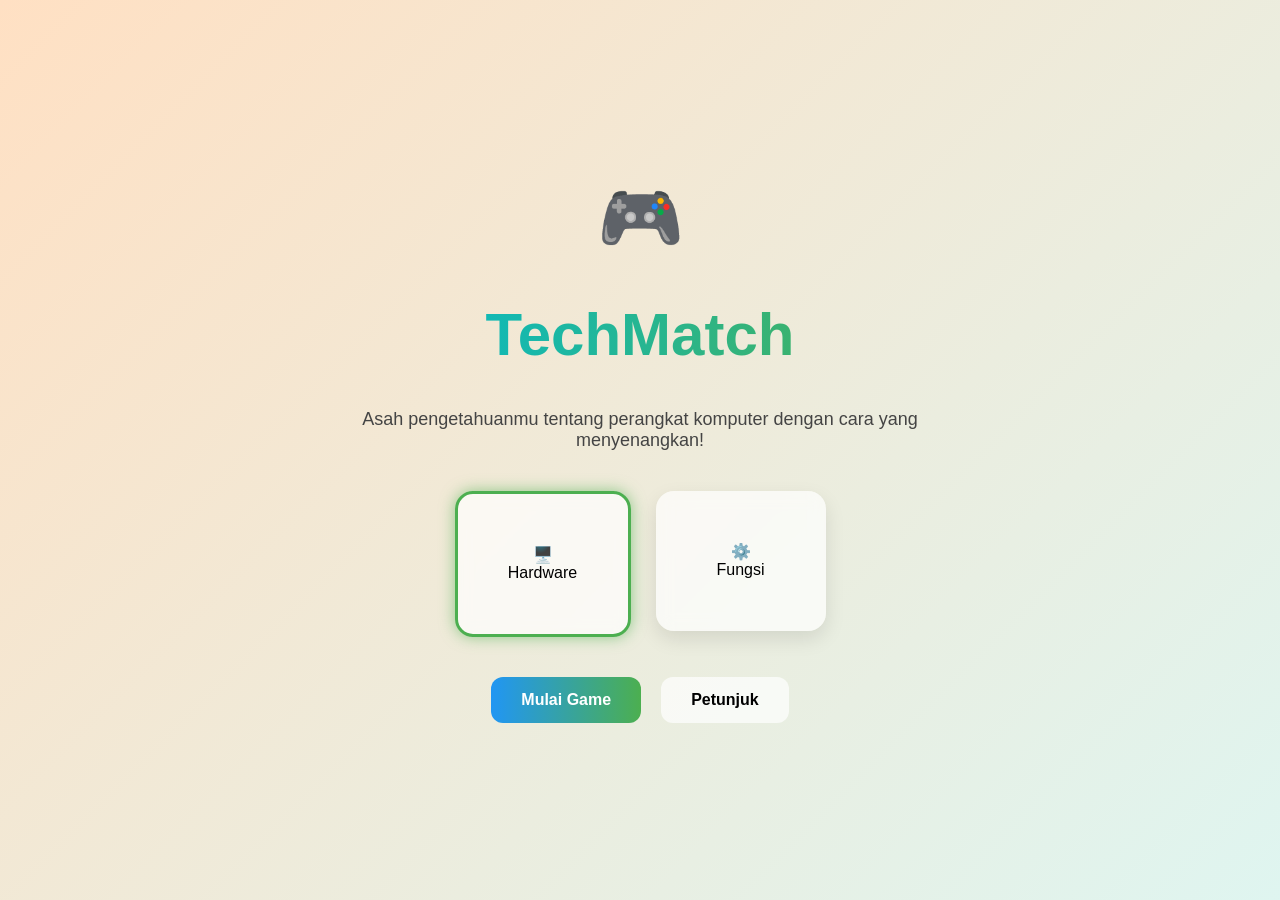
==== index.html @ 51f21b28 "Add files via upload" ====
<!DOCTYPE html>
<html lang="id">
<head>
  <meta charset="UTF-8">
  <title>TechMatch</title>
  <link rel="stylesheet" href="style.css">
</head>
<body>

<div class="container">

  <!-- Logo -->
  <div class="logo">🎮</div>

  <!-- Judul -->
  <h1 class="title">TechMatch</h1>
  <p class="subtitle">
    Asah pengetahuanmu tentang perangkat komputer dengan cara yang menyenangkan!
  </p>

  <!-- Pilihan Game -->
  <div class="menu">
    <div class="card active" data-game="hardware">
      🖥️
      <span>Hardware</span>
    </div>

    <div class="card" data-game="fungsi">
      ⚙️
      <span>Fungsi</span>
    </div>
  </div>

  <!-- Tombol -->
  <div class="buttons">
    <button class="btn primary">Mulai Game</button>
    <button class="btn secondary">Petunjuk</button>
  </div>

</div>

<script src="script.js"></script>
</body>
</html>
---- style.css ----
body {
  margin: 0;
  font-family: 'Segoe UI', sans-serif;

  /* GRADIENT GERAK (HALUS) */
  background: linear-gradient(-45deg, #e6f0ff, #fff5e6, #d4fcff, #ffe0c3);
  background-size: 400% 400%;
  animation: gradientMove 12s ease infinite;

  display: flex;
  justify-content: center;
  align-items: center;
  height: 100vh;
}

/* ANIMASI */
@keyframes gradientMove {
  0% { background-position: 0% 50%; }
  50% { background-position: 100% 50%; }
  100% { background-position: 0% 50%; }
}

/* Container */
.container {
  text-align: center;
  max-width: 600px;
}

/* Logo */
.logo {
  font-size: 70px;
  margin-bottom: 10px;
}

/* Title */
.title {
  font-size: 60px;
  font-weight: bold;
  background: linear-gradient(to right, #00bcd4, #4caf50);
  background-clip: text;
  -webkit-background-clip: text;
  color: transparent;
}

/* Subtitle */
.subtitle {
  color: #444;
  font-size: 18px;
  margin-bottom: 40px;
}

/* Menu */
.menu {
  display: flex;
  justify-content: center;
  gap: 25px;
  margin-bottom: 40px;
}

/* Card */
.card {
  width: 170px;
  height: 140px;
  background: rgba(255,255,255,0.7);
  backdrop-filter: blur(8px);
  border-radius: 18px;
  cursor: pointer;

  display: flex;
  flex-direction: column;
  justify-content: center;
  align-items: center;

  transition: all 0.3s ease;
  box-shadow: 0 8px 20px rgba(0,0,0,0.1);
}

/* Hover */
.card:hover {
  transform: translateY(-8px) scale(1.05);
}

/* Active Card */
.card.active {
  border: 3px solid #4caf50;
  box-shadow: 0 0 15px rgba(76, 175, 80, 0.6);
}

/* Buttons */
.buttons {
  display: flex;
  justify-content: center;
  gap: 20px;
}

/* Button */
.btn {
  padding: 14px 30px;
  border-radius: 12px;
  border: none;
  cursor: pointer;
  font-weight: bold;
  font-size: 16px;
  transition: 0.3s;
}

/* Primary */
.primary {
  background: linear-gradient(to right, #2196f3, #4caf50);
  color: white;
}

.primary:hover {
  transform: scale(1.05);
}

/* Secondary */
.secondary {
  background: rgba(255,255,255,0.7);
}

.secondary:hover {
  background: #ddd;
}

/* Modal */
.modal {
  position: fixed;
  top: 0;
  left: 0;
  width: 100%;
  height: 100%;
  background: rgba(0,0,0,0.5);
  display: flex;
  justify-content: center;
  align-items: center;
}

/* Modal Content */
.modal-content {
  background: white;
  padding: 25px;
  border-radius: 15px;
  text-align: center;
  width: 320px;
  animation: fadeIn 0.3s ease;
}

/* Animasi modal */
@keyframes fadeIn {
  from { opacity: 0; transform: scale(0.8); }
  to { opacity: 1; transform: scale(1); }
}
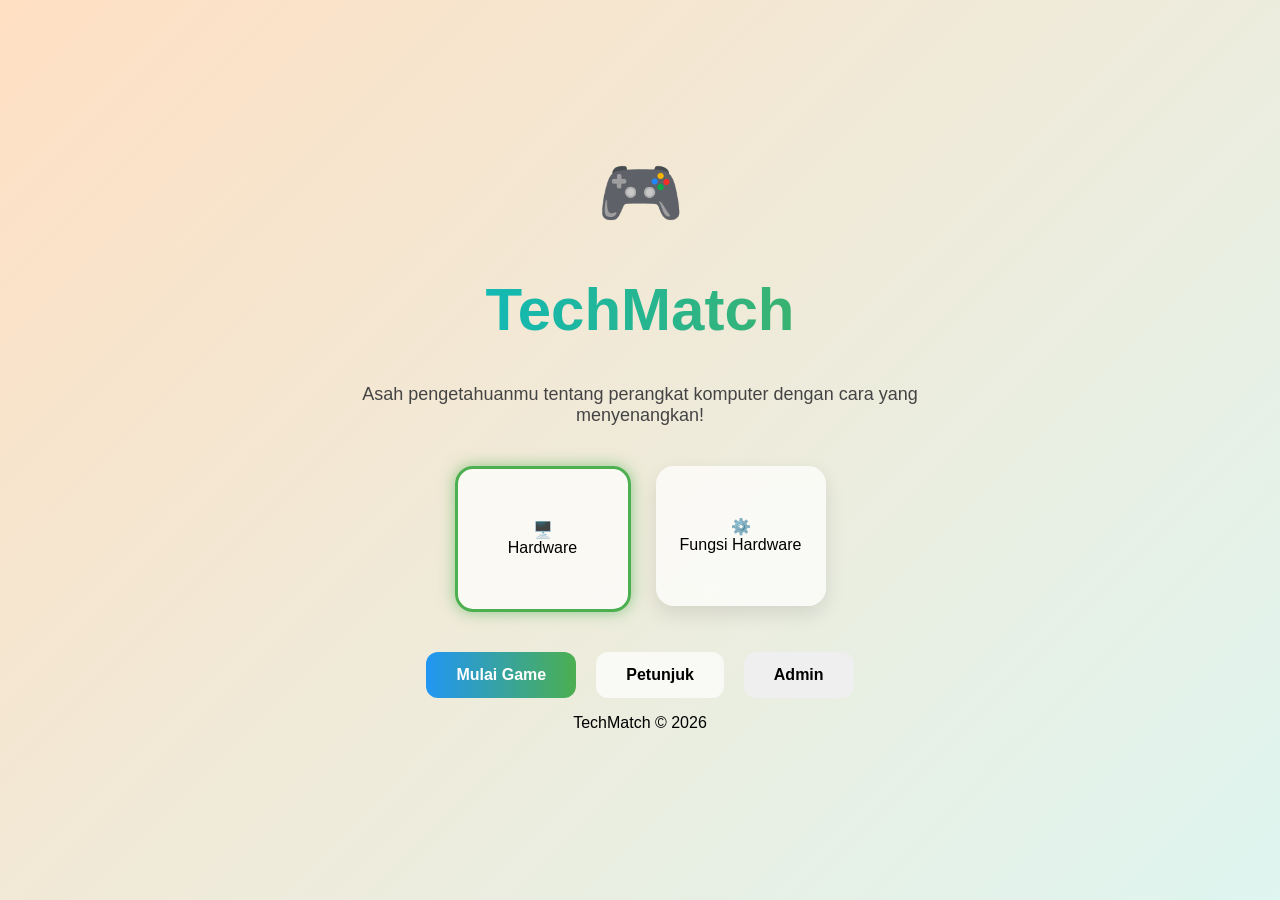
==== commit 3f4e1b5f: "Update index.html" ====
--- a/index.html
+++ b/index.html
@@ -2,9 +2,12 @@
 <html lang="id">
 <head>
   <meta charset="UTF-8">
+  <meta name="viewport" content="width=device-width, initial-scale=1.0">
   <title>TechMatch</title>
+
   <link rel="stylesheet" href="style.css">
 </head>
+
 <body>
 
 <div class="container">
@@ -14,12 +17,15 @@
 
   <!-- Judul -->
   <h1 class="title">TechMatch</h1>
+
   <p class="subtitle">
-    Asah pengetahuanmu tentang perangkat komputer dengan cara yang menyenangkan!
+    Asah pengetahuanmu tentang perangkat komputer
+    dengan cara yang menyenangkan!
   </p>
 
-  <!-- Pilihan Game -->
+  <!-- PILIH GAME -->
   <div class="menu">
+
     <div class="card active" data-game="hardware">
       🖥️
       <span>Hardware</span>
@@ -27,18 +33,36 @@
 
     <div class="card" data-game="fungsi">
       ⚙️
-      <span>Fungsi</span>
+      <span>Fungsi Hardware</span>
     </div>
+
   </div>
 
-  <!-- Tombol -->
+  <!-- BUTTON -->
   <div class="buttons">
-    <button class="btn primary">Mulai Game</button>
-    <button class="btn secondary">Petunjuk</button>
+
+    <button class="btn primary">
+      Mulai Game
+    </button>
+
+    <button class="btn secondary">
+      Petunjuk
+    </button>
+
+    <button class="btn admin" onclick="loginAdmin()">
+      Admin
+    </button>
+
   </div>
+
+  <!-- FOOTER -->
+  <p class="footer">
+    TechMatch © 2026
+  </p>
 
 </div>
 
 <script src="script.js"></script>
+
 </body>
-</html>+</html>
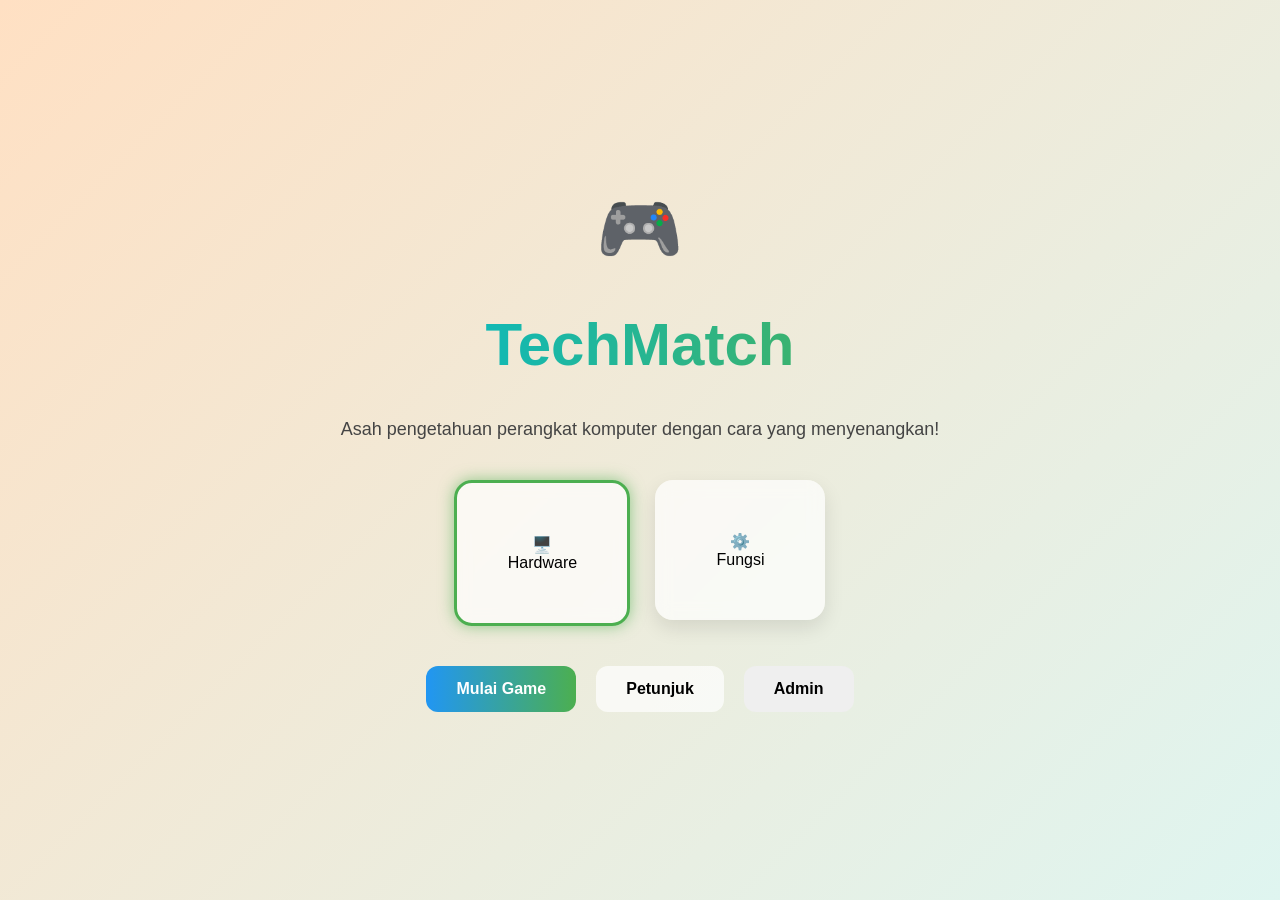
==== commit 5c0691fb: "Update index.html" ====
--- a/index.html
+++ b/index.html
@@ -12,18 +12,15 @@
 
 <div class="container">
 
-  <!-- Logo -->
   <div class="logo">🎮</div>
 
-  <!-- Judul -->
   <h1 class="title">TechMatch</h1>
 
   <p class="subtitle">
-    Asah pengetahuanmu tentang perangkat komputer
+    Asah pengetahuan perangkat komputer
     dengan cara yang menyenangkan!
   </p>
 
-  <!-- PILIH GAME -->
   <div class="menu">
 
     <div class="card active" data-game="hardware">
@@ -33,12 +30,11 @@
 
     <div class="card" data-game="fungsi">
       ⚙️
-      <span>Fungsi Hardware</span>
+      <span>Fungsi</span>
     </div>
 
   </div>
 
-  <!-- BUTTON -->
   <div class="buttons">
 
     <button class="btn primary">
@@ -55,11 +51,6 @@
 
   </div>
 
-  <!-- FOOTER -->
-  <p class="footer">
-    TechMatch © 2026
-  </p>
-
 </div>
 
 <script src="script.js"></script>
